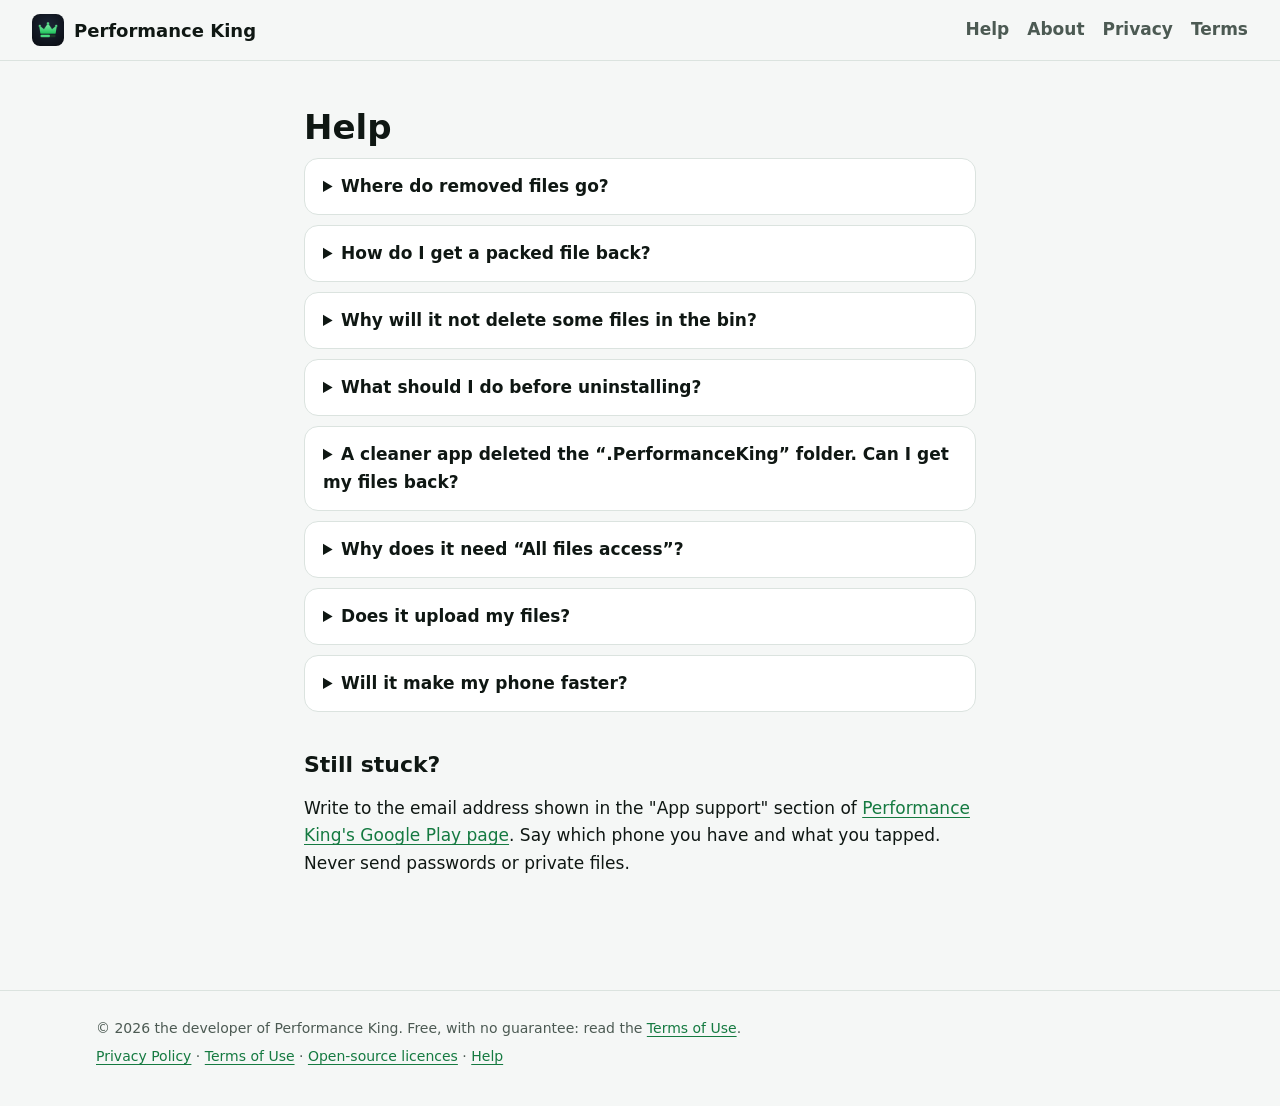
==== support.html @ 7b3cf423 "Performance King website: landing, help, about, terms, privacy, licences" ====
<!doctype html>
<html lang="en">
<head>
<meta charset="utf-8">
<meta name="viewport" content="width=device-width, initial-scale=1">
<title>Help — Performance King</title>
<meta name="description" content="Answers about putting files back, the recycle bin, uninstalling and permissions.">
<meta name="color-scheme" content="light dark">
<link rel="icon" href="img/icon-192.png">
<link rel="stylesheet" href="styles.css">
</head>
<body>
<header class="bar">
  <a class="brand" href="./"><img src="img/icon-192.png" alt="" width="32" height="32">Performance King</a>
  <nav><a href="support.html">Help</a><a href="about.html">About</a><a href="privacy.html">Privacy</a><a href="terms.html">Terms</a></nav>
</header>
<main class="doc">
<h1>Help</h1>
<details><summary>Where do removed files go?</summary><p>Into the recycle bin, inside the app, in the folders they came from. Open Recycle bin, tick the files and tap Put back to return them to where they were.</p></details>
<details><summary>How do I get a packed file back?</summary><p>Open Pack away files, then Packed away. Tick the files and tap Put back. They return to their folders exactly as they were, byte for byte.</p></details>
<details><summary>Why will it not delete some files in the bin?</summary><p>Because they are the only copy. Performance King never deletes the last copy of a file. If you really want one gone, put it back and delete it with your phone’s own Files app, at your own risk.</p></details>
<details><summary>What should I do before uninstalling?</summary><p>Put back everything you packed (Pack away files, then Packed away, then Put back). Uninstalling does not delete the hidden “.PerformanceKing” folder, but you need the app to put packed files back. Reinstalling it lets you get them back later.</p></details>
<details><summary>A cleaner app deleted the “.PerformanceKing” folder. Can I get my files back?</summary><p>Only from your own backup. That folder holds the packed files and the recycle bin; anything deleted with it is gone. This is why you should always keep a backup away from the phone.</p></details>
<details><summary>Why does it need “All files access”?</summary><p>To find duplicate copies and large files in every folder, pack them, and put them back where they were. Android offers no narrower permission that allows this. The app has no internet permission, so nothing it reads can leave your phone.</p></details>
<details><summary>Does it upload my files?</summary><p>No. It cannot use the internet. Files leave your phone only when you back them up to a place you chose, or send them to another app yourself.</p></details>
<details><summary>Will it make my phone faster?</summary><p>It frees storage space. A phone that is completely full often works badly, and space helps, but Performance King makes no promise about speed.</p></details>
<h2>Still stuck?</h2>
<p>Write to the email address shown in the "App support" section of <a href="https://play.google.com/store/apps/details?id=com.performanceking.app">Performance King's Google Play page</a>. Say which phone you have and what you tapped. Never send passwords or private files.</p>
</main>
<footer>
  <p>© 2026 the developer of Performance King. Free, with no guarantee: read the <a href="terms.html">Terms of Use</a>.</p>
  <p><a href="privacy.html">Privacy Policy</a> · <a href="terms.html">Terms of Use</a> · <a href="licenses.html">Open-source licences</a> · <a href="support.html">Help</a></p>
</footer>
</body>
</html>
---- styles.css ----
:root {
  --ground: #f5f7f6; --surface: #ffffff; --ink: #0f1713; --muted: #4c5a53; --line: #dbe3df;
  --accent: #157a41; --accent-ink: #ffffff; --warn-ground: #fff7e0; --warn-line: #e3b341;
  --radius: 14px; --gutter: clamp(16px, 4vw, 32px);
  --round: ui-rounded, "SF Pro Rounded", "Nunito", system-ui, sans-serif;
}
@media (prefers-color-scheme: dark) {
  :root {
    --ground: #0b0e14; --surface: #141924; --ink: #e8ecf4; --muted: #9aa5b8; --line: #252c3b;
    --accent: #4ade80; --accent-ink: #0b0e14; --warn-ground: #2a2412; --warn-line: #a17c1d;
  }
}
* { box-sizing: border-box; }
html { -webkit-text-size-adjust: 100%; }
body { margin: 0; background: var(--ground); color: var(--ink); font: 17px/1.6 system-ui, -apple-system, "Segoe UI", Roboto, sans-serif; }
a { color: var(--accent); text-underline-offset: 3px; }
a:focus-visible { outline: 3px solid var(--accent); outline-offset: 2px; border-radius: 4px; }
img { max-width: 100%; height: auto; }
.bar { display: flex; flex-wrap: wrap; gap: 8px 24px; align-items: center; justify-content: space-between; padding: 14px var(--gutter); border-bottom: 1px solid var(--line); }
.brand { display: flex; gap: 10px; align-items: center; font: 700 18px var(--round); color: var(--ink); text-decoration: none; }
.brand img { border-radius: 8px; }
nav { display: flex; flex-wrap: wrap; gap: 4px 18px; }
nav a { color: var(--muted); text-decoration: none; font-weight: 600; }
nav a:hover { color: var(--ink); }
main { padding: 0 var(--gutter); margin: 0 auto; }
main.doc { max-width: 46rem; padding-block: 32px 48px; }
main.wide { max-width: 68rem; }
h1, h2, h3 { font-family: var(--round); line-height: 1.2; text-wrap: balance; }
h1 { font-size: clamp(30px, 5vw, 46px); margin: 0.4em 0 0.3em; }
main.doc h1 { font-size: clamp(26px, 4vw, 34px); }
h2 { font-size: 22px; margin: 1.8em 0 0.4em; }
h3 { font-size: 19px; margin: 0 0 0.3em; }
p, li { max-width: 68ch; }
.lead { font-size: 20px; color: var(--muted); max-width: 40ch; }
.hero { display: grid; gap: 32px; grid-template-columns: 1fr; align-items: center; padding-block: 40px 24px; }
@media (min-width: 820px) { .hero { grid-template-columns: 1.1fr 0.9fr; } }
.hero .shot { justify-self: center; max-width: 300px; border-radius: 22px; border: 1px solid var(--line); box-shadow: 0 18px 50px rgb(0 0 0 / 0.18); }
.cta { display: inline-flex; align-items: center; gap: 10px; background: var(--accent); color: var(--accent-ink); font: 700 17px var(--round); padding: 14px 22px; border-radius: 12px; text-decoration: none; }
.cta:hover { filter: brightness(1.06); }
.small { font-size: 14px; color: var(--muted); }
.grid { display: grid; gap: 16px; grid-template-columns: repeat(auto-fit, minmax(min(100%, 15rem), 1fr)); margin-block: 8px 24px; }
.card { background: var(--surface); border: 1px solid var(--line); border-radius: var(--radius); padding: 20px; }
.card p { margin: 0; color: var(--muted); }
.warn { background: var(--warn-ground); border: 1px solid var(--warn-line); border-radius: var(--radius); padding: 20px 22px; margin-block: 24px; }
.warn h2 { margin-top: 0; }
.shots { display: flex; gap: 16px; overflow-x: auto; padding-block: 8px 20px; scroll-snap-type: x mandatory; }
.shots img { flex: 0 0 auto; width: min(240px, 70vw); border-radius: 16px; border: 1px solid var(--line); scroll-snap-align: start; }
main.doc ul { padding-left: 1.2em; }
main.doc li { margin-block: 0.35em; }
.note { color: var(--muted); font-size: 15px; border-left: 3px solid var(--line); padding-left: 14px; }
details { background: var(--surface); border: 1px solid var(--line); border-radius: var(--radius); padding: 14px 18px; margin-block: 10px; }
summary { font-weight: 700; cursor: pointer; }
pre { white-space: pre-wrap; overflow-wrap: anywhere; font: 13px/1.5 ui-monospace, Menlo, Consolas, monospace; background: var(--surface); border: 1px solid var(--line); border-radius: var(--radius); padding: 16px; }
footer { border-top: 1px solid var(--line); margin-top: 48px; padding: 20px var(--gutter) 32px; color: var(--muted); font-size: 14px; }
footer p { margin: 6px auto; max-width: 68rem; }
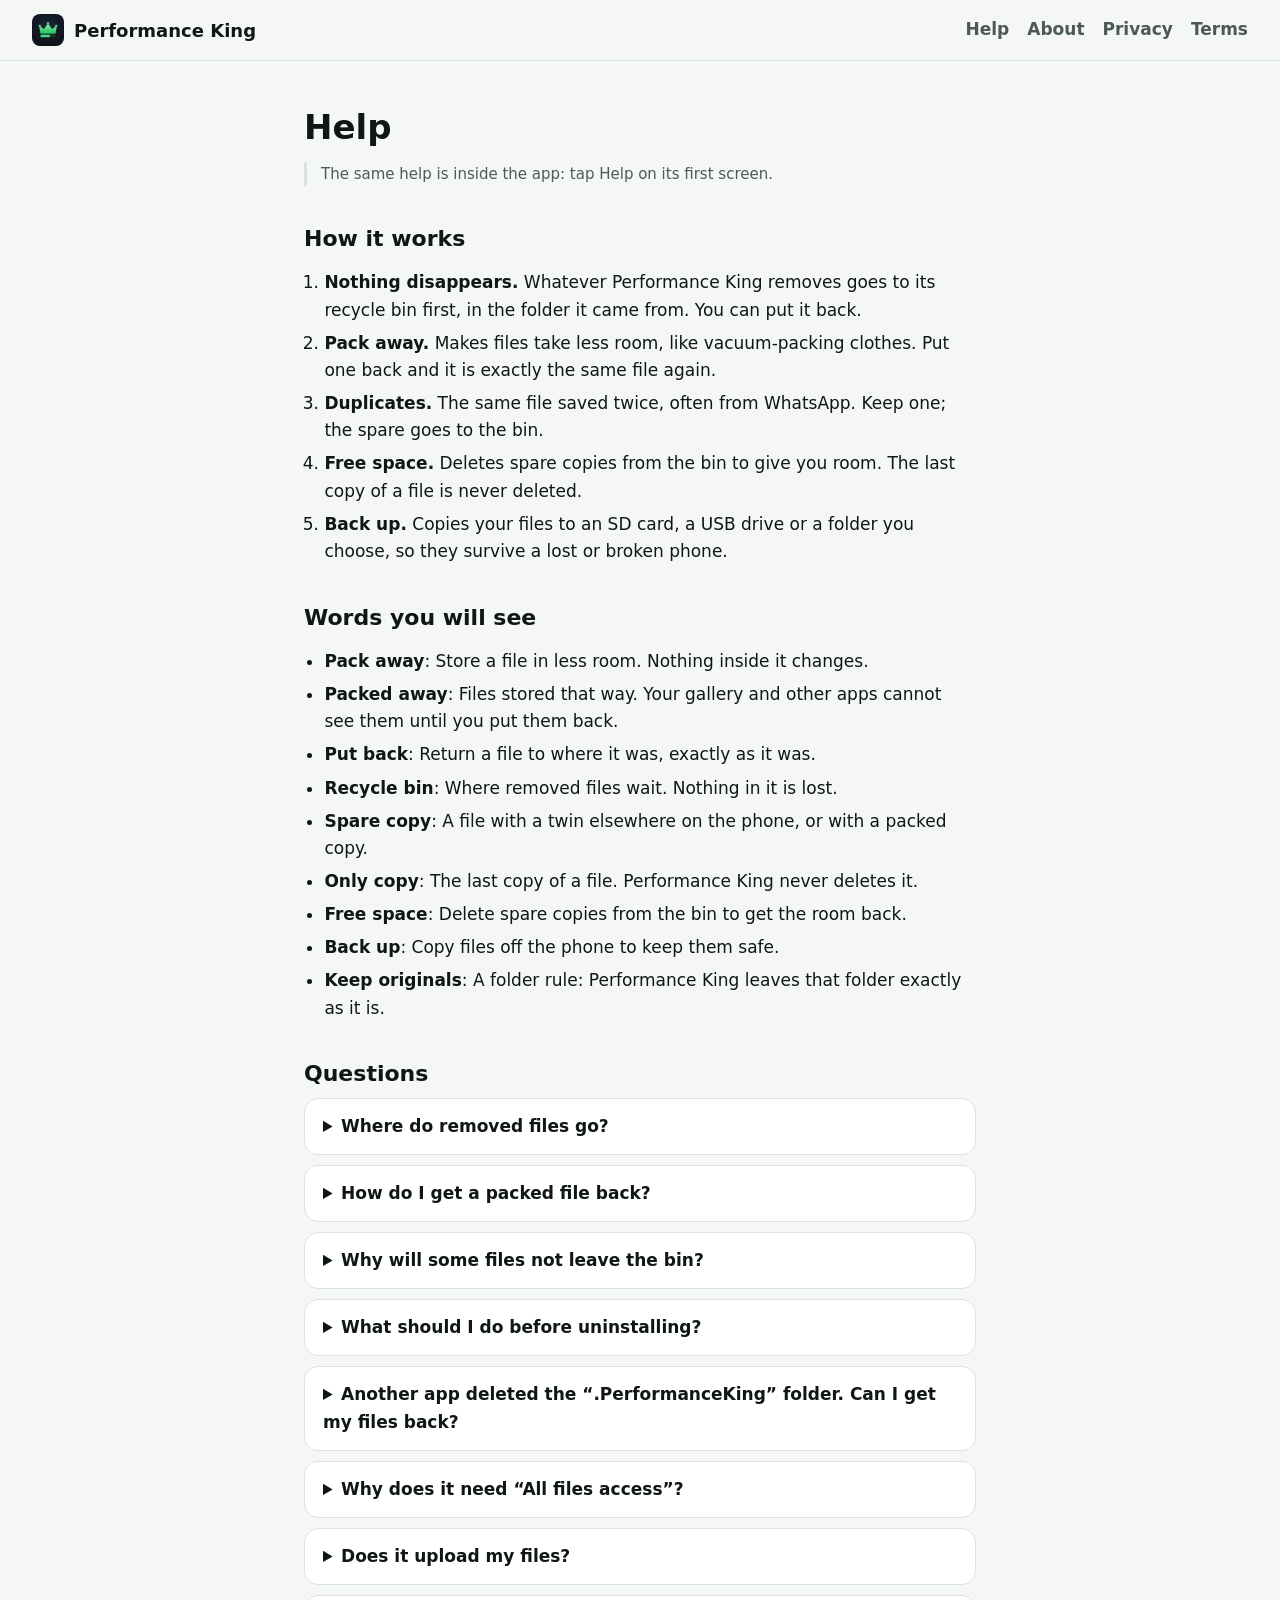
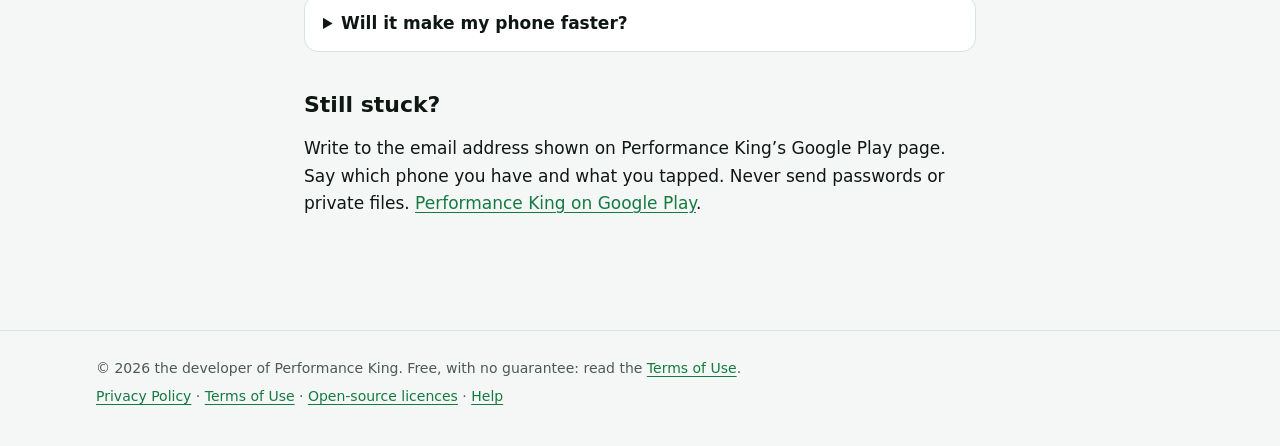
==== commit 3612d7b0: "Help page from the app's own help text; new screenshots" ====
--- a/support.html
+++ b/support.html
@@ -4,7 +4,7 @@
 <meta charset="utf-8">
 <meta name="viewport" content="width=device-width, initial-scale=1">
 <title>Help — Performance King</title>
-<meta name="description" content="Answers about putting files back, the recycle bin, uninstalling and permissions.">
+<meta name="description" content="How Performance King works, the words it uses, and answers about putting files back, the recycle bin and permissions.">
 <meta name="color-scheme" content="light dark">
 <link rel="icon" href="img/icon-192.png">
 <link rel="stylesheet" href="styles.css">
@@ -16,16 +16,38 @@
 </header>
 <main class="doc">
 <h1>Help</h1>
-<details><summary>Where do removed files go?</summary><p>Into the recycle bin, inside the app, in the folders they came from. Open Recycle bin, tick the files and tap Put back to return them to where they were.</p></details>
-<details><summary>How do I get a packed file back?</summary><p>Open Pack away files, then Packed away. Tick the files and tap Put back. They return to their folders exactly as they were, byte for byte.</p></details>
-<details><summary>Why will it not delete some files in the bin?</summary><p>Because they are the only copy. Performance King never deletes the last copy of a file. If you really want one gone, put it back and delete it with your phone’s own Files app, at your own risk.</p></details>
-<details><summary>What should I do before uninstalling?</summary><p>Put back everything you packed (Pack away files, then Packed away, then Put back). Uninstalling does not delete the hidden “.PerformanceKing” folder, but you need the app to put packed files back. Reinstalling it lets you get them back later.</p></details>
-<details><summary>A cleaner app deleted the “.PerformanceKing” folder. Can I get my files back?</summary><p>Only from your own backup. That folder holds the packed files and the recycle bin; anything deleted with it is gone. This is why you should always keep a backup away from the phone.</p></details>
-<details><summary>Why does it need “All files access”?</summary><p>To find duplicate copies and large files in every folder, pack them, and put them back where they were. Android offers no narrower permission that allows this. The app has no internet permission, so nothing it reads can leave your phone.</p></details>
-<details><summary>Does it upload my files?</summary><p>No. It cannot use the internet. Files leave your phone only when you back them up to a place you chose, or send them to another app yourself.</p></details>
-<details><summary>Will it make my phone faster?</summary><p>It frees storage space. A phone that is completely full often works badly, and space helps, but Performance King makes no promise about speed.</p></details>
+<p class="note">The same help is inside the app: tap Help on its first screen.</p>
+<h2>How it works</h2>
+<ol>
+  <li><strong>Nothing disappears.</strong> Whatever Performance King removes goes to its recycle bin first, in the folder it came from. You can put it back.</li>
+  <li><strong>Pack away.</strong> Makes files take less room, like vacuum-packing clothes. Put one back and it is exactly the same file again.</li>
+  <li><strong>Duplicates.</strong> The same file saved twice, often from WhatsApp. Keep one; the spare goes to the bin.</li>
+  <li><strong>Free space.</strong> Deletes spare copies from the bin to give you room. The last copy of a file is never deleted.</li>
+  <li><strong>Back up.</strong> Copies your files to an SD card, a USB drive or a folder you choose, so they survive a lost or broken phone.</li>
+</ol>
+<h2>Words you will see</h2>
+<ul>
+  <li><strong>Pack away</strong>: Store a file in less room. Nothing inside it changes.</li>
+  <li><strong>Packed away</strong>: Files stored that way. Your gallery and other apps cannot see them until you put them back.</li>
+  <li><strong>Put back</strong>: Return a file to where it was, exactly as it was.</li>
+  <li><strong>Recycle bin</strong>: Where removed files wait. Nothing in it is lost.</li>
+  <li><strong>Spare copy</strong>: A file with a twin elsewhere on the phone, or with a packed copy.</li>
+  <li><strong>Only copy</strong>: The last copy of a file. Performance King never deletes it.</li>
+  <li><strong>Free space</strong>: Delete spare copies from the bin to get the room back.</li>
+  <li><strong>Back up</strong>: Copy files off the phone to keep them safe.</li>
+  <li><strong>Keep originals</strong>: A folder rule: Performance King leaves that folder exactly as it is.</li>
+</ul>
+<h2>Questions</h2>
+<details><summary>Where do removed files go?</summary><p>Into the recycle bin, in the folders they came from. Open Recycle bin, tick them and tap Put back.</p></details>
+<details><summary>How do I get a packed file back?</summary><p>Open Pack away files, then Packed away. Tick it and tap Put back. It returns to its folder exactly as it was.</p></details>
+<details><summary>Why will some files not leave the bin?</summary><p>They are the only copy, and Performance King never deletes the last copy of a file. If you really want one gone, put it back and delete it in your phone’s Files app.</p></details>
+<details><summary>What should I do before uninstalling?</summary><p>Put back everything you packed (Pack away files, Packed away, Put back all). Uninstalling keeps the hidden “.PerformanceKing” folder, but only Performance King can put packed files back.</p></details>
+<details><summary>Another app deleted the “.PerformanceKing” folder. Can I get my files back?</summary><p>Only from your own backup. That folder holds your packed files and the recycle bin, which is why a backup away from the phone matters.</p></details>
+<details><summary>Why does it need “All files access”?</summary><p>To find copies and large files in every folder, and to put files back exactly where they were. It has no internet access, so nothing it reads leaves your phone.</p></details>
+<details><summary>Does it upload my files?</summary><p>No. It cannot use the internet. Files leave the phone only when you back them up or send them somewhere yourself.</p></details>
+<details><summary>Will it make my phone faster?</summary><p>It frees storage space. A full phone often works badly, so space can help, but Performance King promises nothing about speed.</p></details>
 <h2>Still stuck?</h2>
-<p>Write to the email address shown in the "App support" section of <a href="https://play.google.com/store/apps/details?id=com.performanceking.app">Performance King's Google Play page</a>. Say which phone you have and what you tapped. Never send passwords or private files.</p>
+<p>Write to the email address shown on Performance King’s Google Play page. Say which phone you have and what you tapped. Never send passwords or private files. <a href="https://play.google.com/store/apps/details?id=com.performanceking.app">Performance King on Google Play</a>.</p>
 </main>
 <footer>
   <p>© 2026 the developer of Performance King. Free, with no guarantee: read the <a href="terms.html">Terms of Use</a>.</p>
--- a/styles.css
+++ b/styles.css
@@ -45,7 +45,7 @@
 .warn h2 { margin-top: 0; }
 .shots { display: flex; gap: 16px; overflow-x: auto; padding-block: 8px 20px; scroll-snap-type: x mandatory; }
 .shots img { flex: 0 0 auto; width: min(240px, 70vw); border-radius: 16px; border: 1px solid var(--line); scroll-snap-align: start; }
-main.doc ul { padding-left: 1.2em; }
+main.doc ul, main.doc ol { padding-left: 1.2em; }
 main.doc li { margin-block: 0.35em; }
 .note { color: var(--muted); font-size: 15px; border-left: 3px solid var(--line); padding-left: 14px; }
 details { background: var(--surface); border: 1px solid var(--line); border-radius: var(--radius); padding: 14px 18px; margin-block: 10px; }
